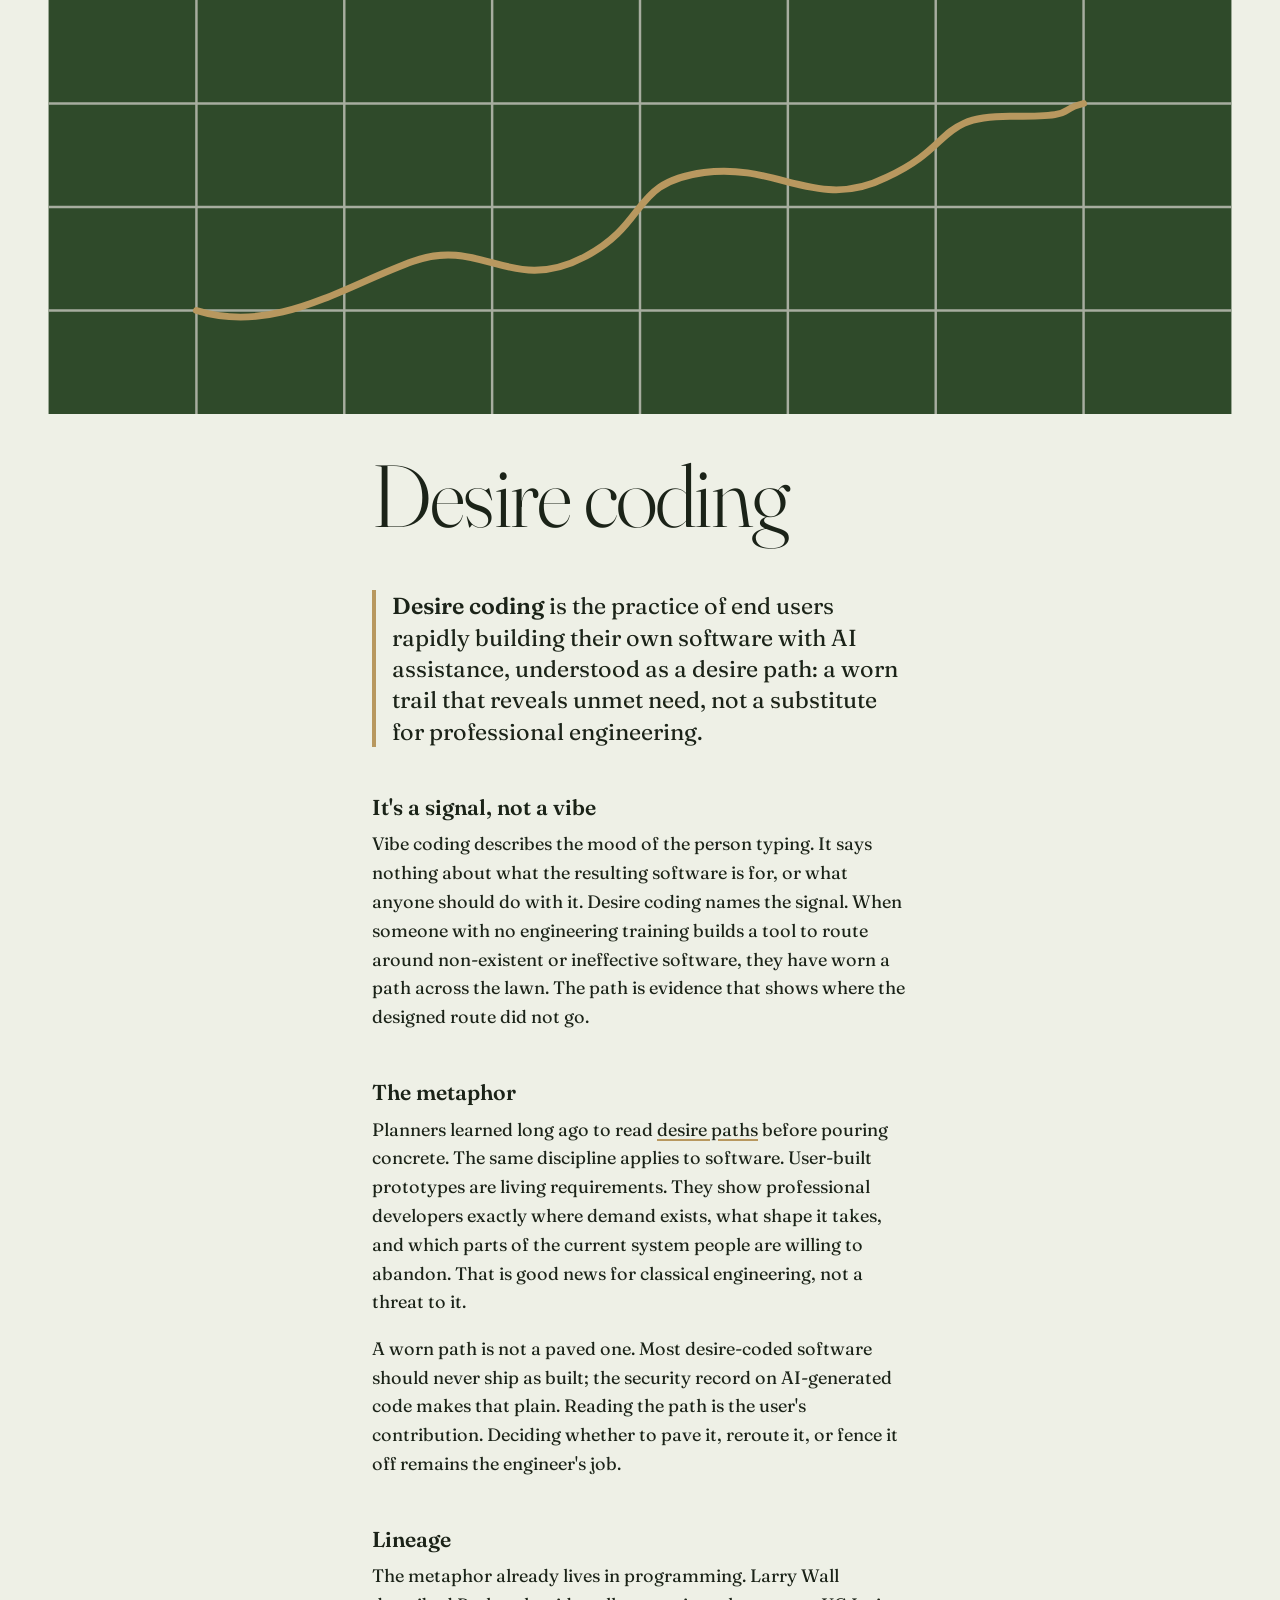
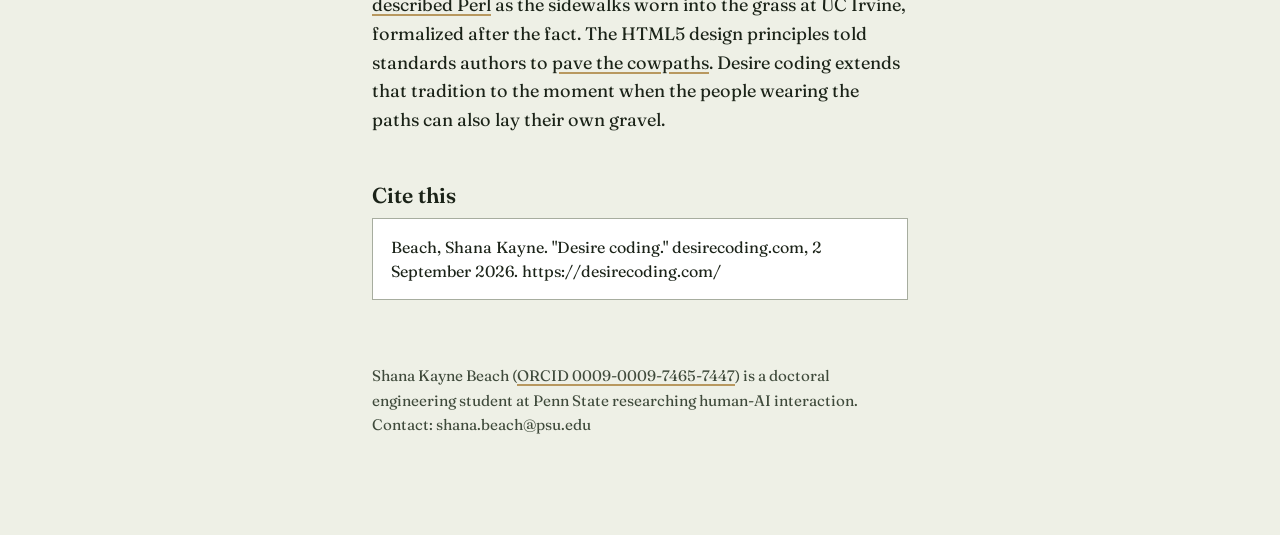
==== index.html @ 71c522e9 "Create index.html for Desire coding project Initial HTML structure for the Desire coding project, in" ====
<!doctype html>
<html lang="en">
<head>
<meta charset="utf-8">
<meta name="viewport" content="width=device-width, initial-scale=1">
<title>Desire coding</title>
<meta name="description" content="Desire coding: end users rapidly building their own software with AI assistance, understood as a desire path that reveals unmet need rather than as a substitute for professional engineering.">
<meta name="author" content="Shana Kayne Beach">
<meta property="og:title" content="Desire coding">
<meta property="og:description" content="A name for vibe coding that says what it is for: a desire path through software.">
<meta property="og:url" content="https://desirecoding.com/">
<meta property="article:published_time" content="2026-09-02">
<link rel="canonical" href="https://desirecoding.com/">
<link rel="preconnect" href="https://fonts.googleapis.com">
<link rel="preconnect" href="https://fonts.gstatic.com" crossorigin>
<link href="https://fonts.googleapis.com/css2?family=Fraunces:opsz,wght@9..144,300;9..144,400;9..144,600&family=Fraunces:ital,opsz,wght@1,9..144,400&display=swap" rel="stylesheet">
<style>
  :root {
    --grass: #2f4a2a;
    --earth: #b8985f;
    --paper: #eef0e6;
    --ink: #1b2318;
    --pave: #a7ad9f;
    --measure: 36rem;
  }
  * { box-sizing: border-box; }
  html { background: var(--paper); }
  body {
    margin: 0;
    color: var(--ink);
    font-family: "Fraunces", Georgia, "Times New Roman", serif;
    font-size: 1.125rem;
    line-height: 1.6;
    font-variation-settings: "opsz" 14;
  }
  a { color: inherit; text-decoration-color: var(--earth); text-decoration-thickness: 2px; text-underline-offset: 3px; }
  a:focus-visible { outline: 3px solid var(--earth); outline-offset: 3px; }

  .field {
    display: block;
    width: 100%;
    height: auto;
    max-height: 46vh;
  }
  .field .grid { stroke: var(--pave); stroke-width: 2.5; fill: none; }
  .field .path { stroke: var(--earth); stroke-width: 7; stroke-linecap: round; fill: none; }
  .field .grass { fill: var(--grass); }

  main {
    max-width: var(--measure);
    margin: 0 auto;
    padding: 2.5rem 1.25rem 5rem;
  }
  h1 {
    font-weight: 300;
    font-variation-settings: "opsz" 144;
    font-size: clamp(3rem, 11vw, 5.5rem);
    line-height: 0.95;
    letter-spacing: -0.02em;
    margin: 0 0 0.6em;
  }
  .definition {
    font-size: 1.45rem;
    line-height: 1.35;
    font-weight: 400;
    margin: 0 0 3rem;
    padding-left: 1rem;
    border-left: 4px solid var(--earth);
  }
  .definition b { font-weight: 600; }
  h2 {
    font-weight: 600;
    font-variation-settings: "opsz" 40;
    font-size: 1.35rem;
    line-height: 1.2;
    margin: 3rem 0 0.6rem;
  }
  p { margin: 0 0 1.1rem; }
  cite { font-style: italic; }
  .cite {
    background: #fff;
    border: 1px solid var(--pave);
    padding: 1rem 1.1rem;
    font-size: 1rem;
    line-height: 1.5;
    white-space: pre-wrap;
    overflow-wrap: anywhere;
    margin: 0 0 1.1rem;
    font-family: inherit;
  }
  footer {
    margin-top: 4rem;
    font-size: 0.95rem;
    color: #3f4a3b;
  }
  @media (prefers-reduced-motion: no-preference) {
    .field .path {
      stroke-dasharray: 1200;
      stroke-dashoffset: 1200;
      animation: wear 1.6s ease-out 0.2s forwards;
    }
    @keyframes wear { to { stroke-dashoffset: 0; } }
  }
</style>
</head>
<body>

<svg class="field" viewBox="0 0 1200 420" role="img" aria-label="A grid of paved paths across a lawn, with a single worn dirt path cutting diagonally between the corners where people actually walk.">
  <rect class="grass" x="0" y="0" width="1200" height="420"/>
  <g class="grid">
    <line x1="0" y1="105" x2="1200" y2="105"/>
    <line x1="0" y1="210" x2="1200" y2="210"/>
    <line x1="0" y1="315" x2="1200" y2="315"/>
    <line x1="150" y1="0" x2="150" y2="420"/>
    <line x1="300" y1="0" x2="300" y2="420"/>
    <line x1="450" y1="0" x2="450" y2="420"/>
    <line x1="600" y1="0" x2="600" y2="420"/>
    <line x1="750" y1="0" x2="750" y2="420"/>
    <line x1="900" y1="0" x2="900" y2="420"/>
    <line x1="1050" y1="0" x2="1050" y2="420"/>
  </g>
  <path class="path" d="M 150 315 C 230 340, 300 290, 370 265 S 470 300, 545 260 C 610 225, 590 185, 665 175 S 780 215, 850 180 C 920 148, 900 118, 975 118 S 1020 112, 1050 105"/>
</svg>

<main>
  <h1>Desire coding</h1>

  <p class="definition">
    <b>Desire coding</b> is the practice of end users rapidly building their own software with AI assistance, understood as a desire path: a worn trail that reveals unmet need, not a substitute for professional engineering.
  </p>

  <h2>It's a signal, not a vibe</h2>
  <p>Vibe coding describes the mood of the person typing. It says nothing about what the resulting software is for, or what anyone should do with it. Desire coding names the signal. When someone with no engineering training builds a tool to route around non-existent or ineffective software, they have worn a path across the lawn. The path is evidence that shows where the designed route did not go.</p>

  <h2>The metaphor</h2>
  <p>Planners learned long ago to read <a href="https://reddit.com/r/desirepaths/" target="_blank"  rel="noopener">desire paths</a> before pouring concrete. The same discipline applies to software. User-built prototypes are living requirements. They show professional developers exactly where demand exists, what shape it takes, and which parts of the current system people are willing to abandon. That is good news for classical engineering, not a threat to it.</p>
  <p>A worn path is not a paved one. Most desire-coded software should never ship as built; the security record on AI-generated code makes that plain. Reading the path is the user's contribution. Deciding whether to pave it, reroute it, or fence it off remains the engineer's job.</p>

  <h2>Lineage</h2>
  <p>The metaphor already lives in programming. Larry Wall <a href="https://alma.ch/perl/lw-interview.htm" target="_blank" rel="noopener">described Perl</a> as the sidewalks worn into the grass at UC Irvine, formalized after the fact. The HTML5 design principles told standards authors to <a href="https://www.w3.org/TR/html-design-principles/" target="_blank" rel="noopener">pave the cowpaths</a>. Desire coding extends that tradition to the moment when the people wearing the paths can also lay their own gravel.</p>

  <h2>Cite this</h2>
  <pre class="cite">Beach, Shana Kayne. "Desire coding." desirecoding.com, 2 September 2026. https://desirecoding.com/</pre>

  <footer>
    <p>Shana Kayne Beach (<a href="https://orcid.org/0009-0009-7465-7447">ORCID 0009-0009-7465-7447</a>) is a doctoral engineering student at Penn State researching human-AI interaction. Contact: shana.beach@psu.edu</p>
  </footer>
</main>

</body>
</html>
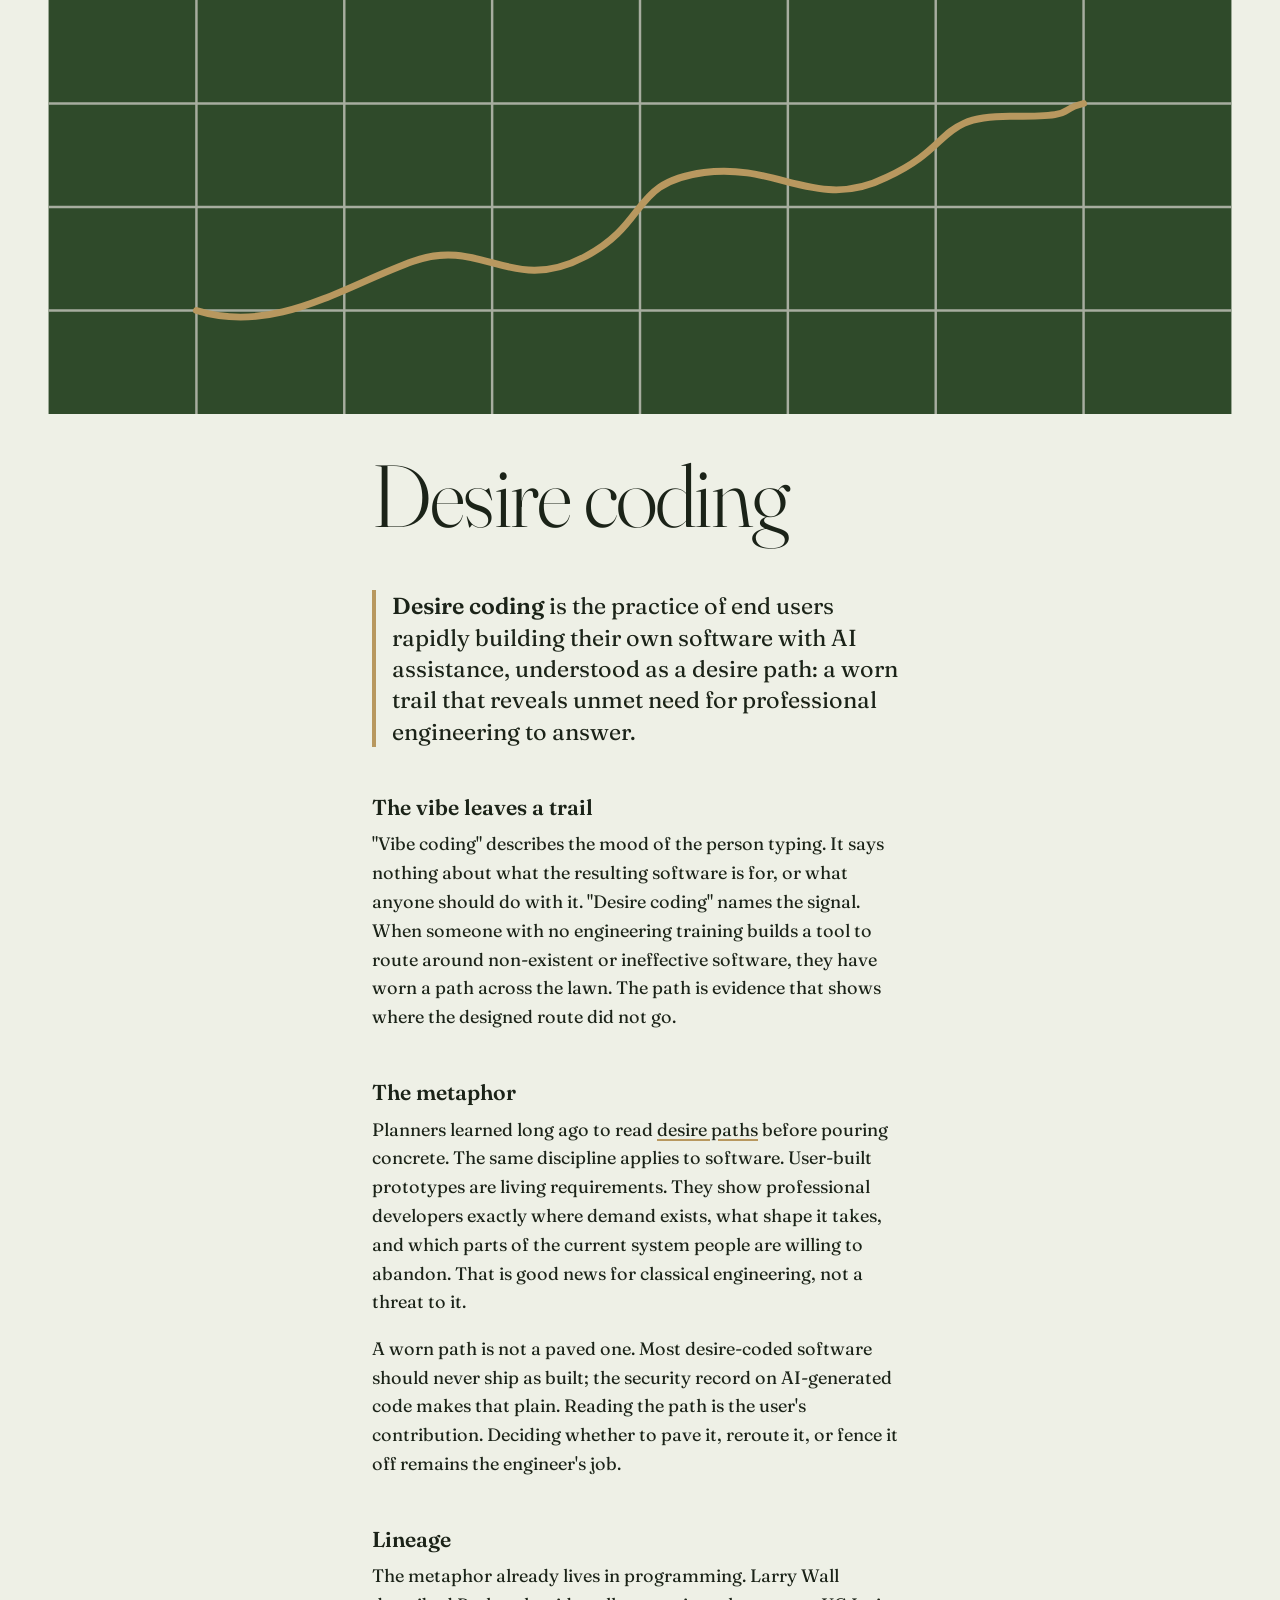
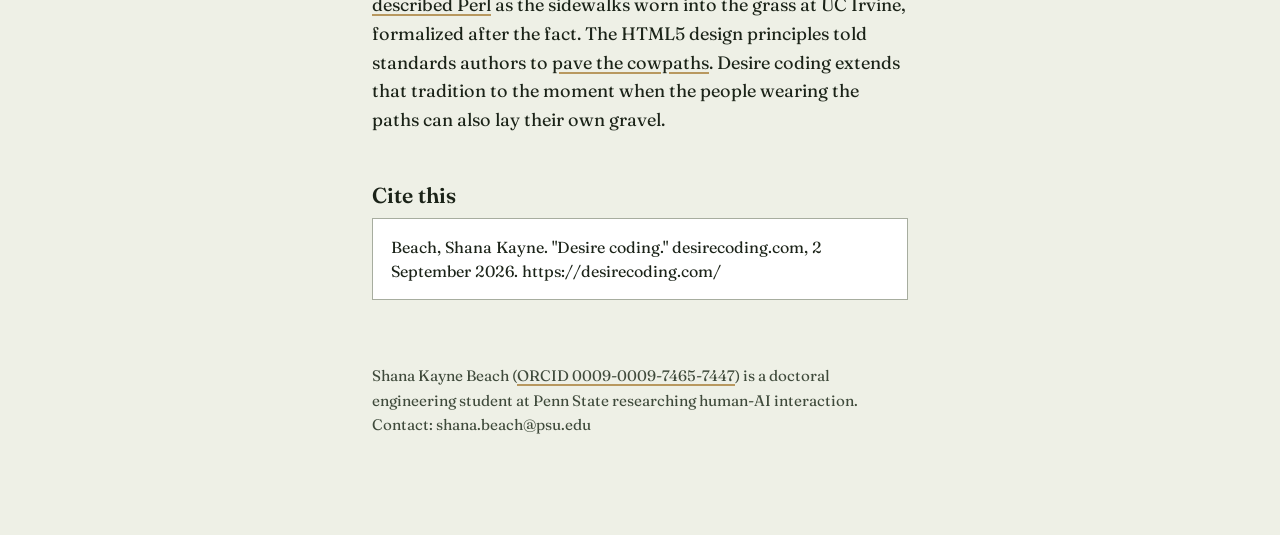
==== commit 2eef986f: "Refine meta tags and section headings in index.html Updated meta descriptions and section headings f" ====
--- a/index.html
+++ b/index.html
@@ -4,12 +4,15 @@
 <meta charset="utf-8">
 <meta name="viewport" content="width=device-width, initial-scale=1">
 <title>Desire coding</title>
-<meta name="description" content="Desire coding: end users rapidly building their own software with AI assistance, understood as a desire path that reveals unmet need rather than as a substitute for professional engineering.">
+<meta name="description" content="Desire coding: end users rapidly building their own software with AI assistance, understood as a desire path that reveals unmet need for professional engineering to answer.">
 <meta name="author" content="Shana Kayne Beach">
 <meta property="og:title" content="Desire coding">
-<meta property="og:description" content="A name for vibe coding that says what it is for: a desire path through software.">
+<meta property="og:description" content="The desire path through software: what user-built prototypes tell professional developers.">
 <meta property="og:url" content="https://desirecoding.com/">
 <meta property="article:published_time" content="2026-09-02">
+<link rel="icon" href="/favicon.svg" type="image/svg+xml">
+<link rel="icon" href="/icon-32.png" type="image/png" sizes="32x32">
+<link rel="apple-touch-icon" href="/icon-180.png">
 <link rel="canonical" href="https://desirecoding.com/">
 <link rel="preconnect" href="https://fonts.googleapis.com">
 <link rel="preconnect" href="https://fonts.gstatic.com" crossorigin>
@@ -126,14 +129,14 @@
   <h1>Desire coding</h1>
 
   <p class="definition">
-    <b>Desire coding</b> is the practice of end users rapidly building their own software with AI assistance, understood as a desire path: a worn trail that reveals unmet need, not a substitute for professional engineering.
+    <b>Desire coding</b> is the practice of end users rapidly building their own software with AI assistance, understood as a desire path: a worn trail that reveals unmet need for professional engineering to answer.
   </p>
 
-  <h2>It's a signal, not a vibe</h2>
-  <p>Vibe coding describes the mood of the person typing. It says nothing about what the resulting software is for, or what anyone should do with it. Desire coding names the signal. When someone with no engineering training builds a tool to route around non-existent or ineffective software, they have worn a path across the lawn. The path is evidence that shows where the designed route did not go.</p>
+  <h2>The vibe leaves a trail</h2>
+  <p>"Vibe coding" describes the mood of the person typing. It says nothing about what the resulting software is for, or what anyone should do with it. "Desire coding" names the signal. When someone with no engineering training builds a tool to route around non-existent or ineffective software, they have worn a path across the lawn. The path is evidence that shows where the designed route did not go.</p>
 
   <h2>The metaphor</h2>
-  <p>Planners learned long ago to read <a href="https://reddit.com/r/desirepaths/" target="_blank"  rel="noopener">desire paths</a> before pouring concrete. The same discipline applies to software. User-built prototypes are living requirements. They show professional developers exactly where demand exists, what shape it takes, and which parts of the current system people are willing to abandon. That is good news for classical engineering, not a threat to it.</p>
+  <p>Planners learned long ago to read <a href="https://en.wikipedia.org/wiki/Desire_path" target="_blank"  rel="noopener">desire paths</a> before pouring concrete. The same discipline applies to software. User-built prototypes are living requirements. They show professional developers exactly where demand exists, what shape it takes, and which parts of the current system people are willing to abandon. That is good news for classical engineering, not a threat to it.</p>
   <p>A worn path is not a paved one. Most desire-coded software should never ship as built; the security record on AI-generated code makes that plain. Reading the path is the user's contribution. Deciding whether to pave it, reroute it, or fence it off remains the engineer's job.</p>
 
   <h2>Lineage</h2>
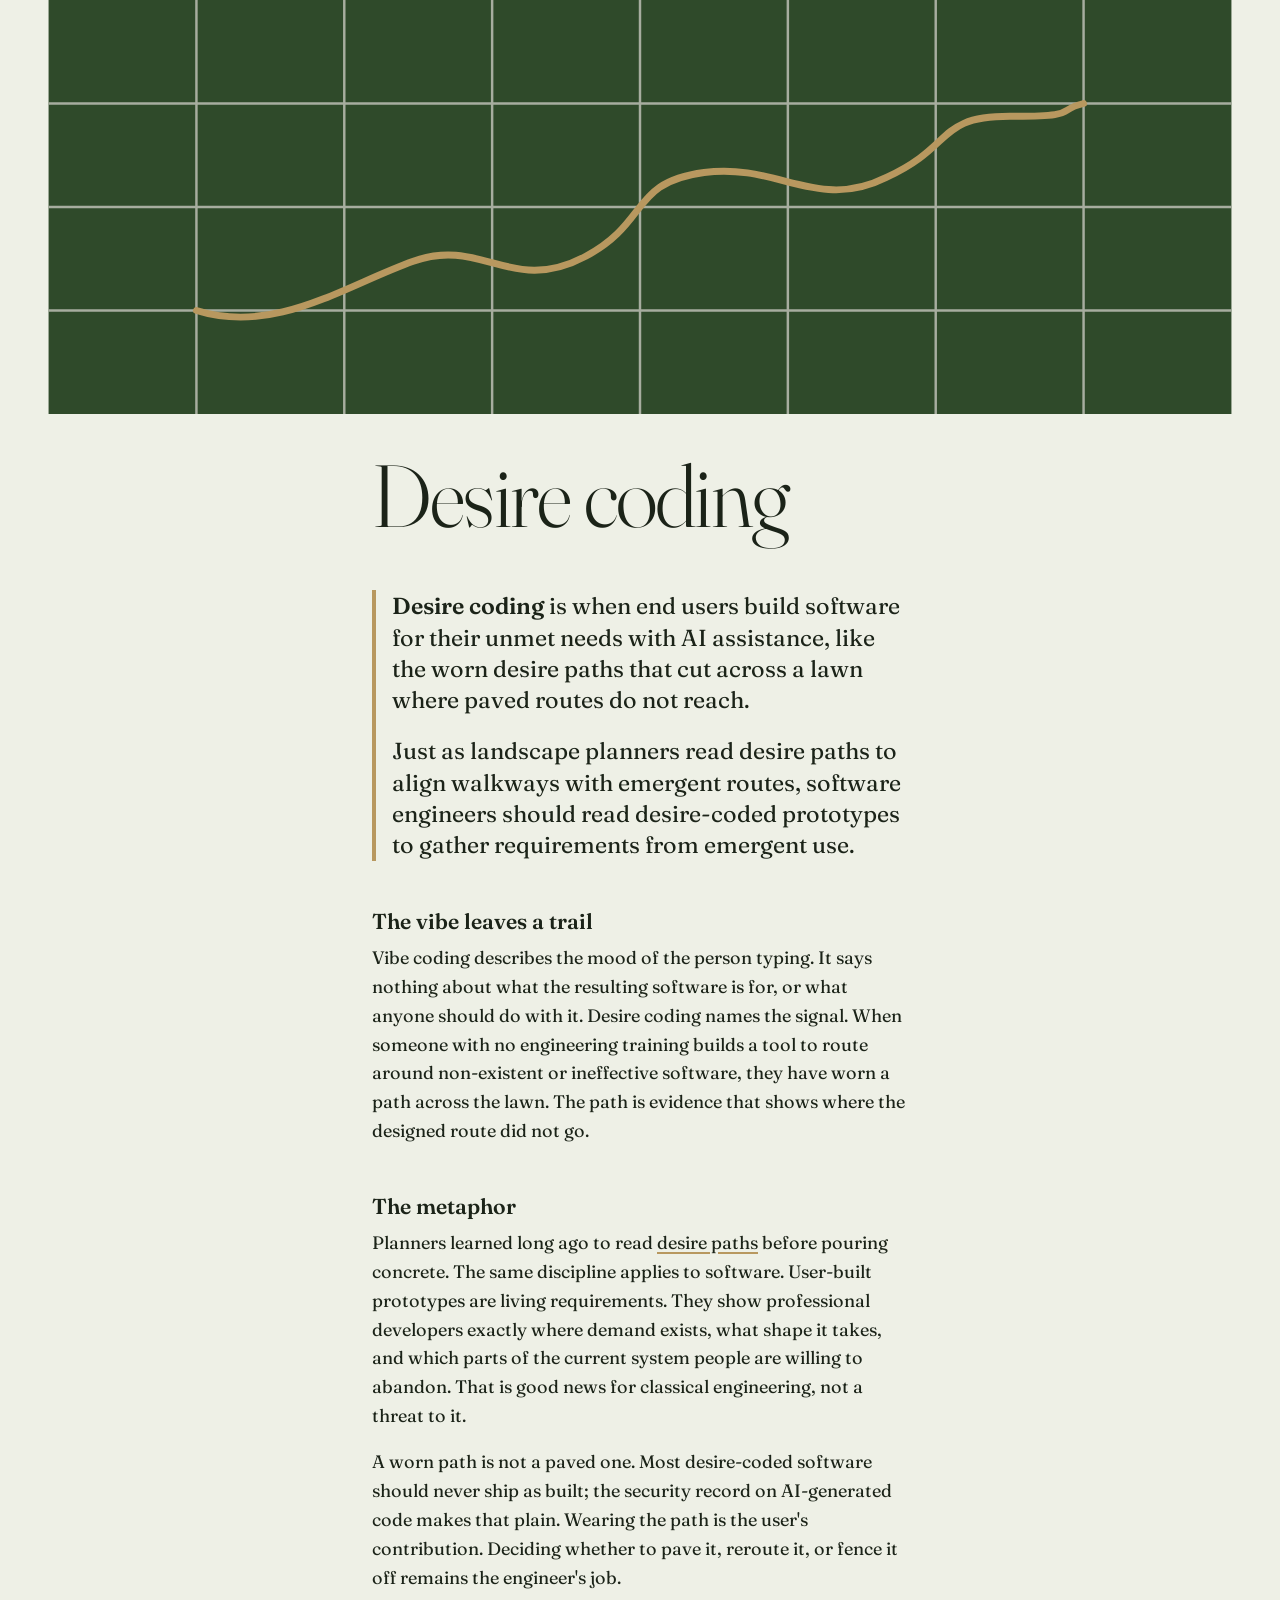
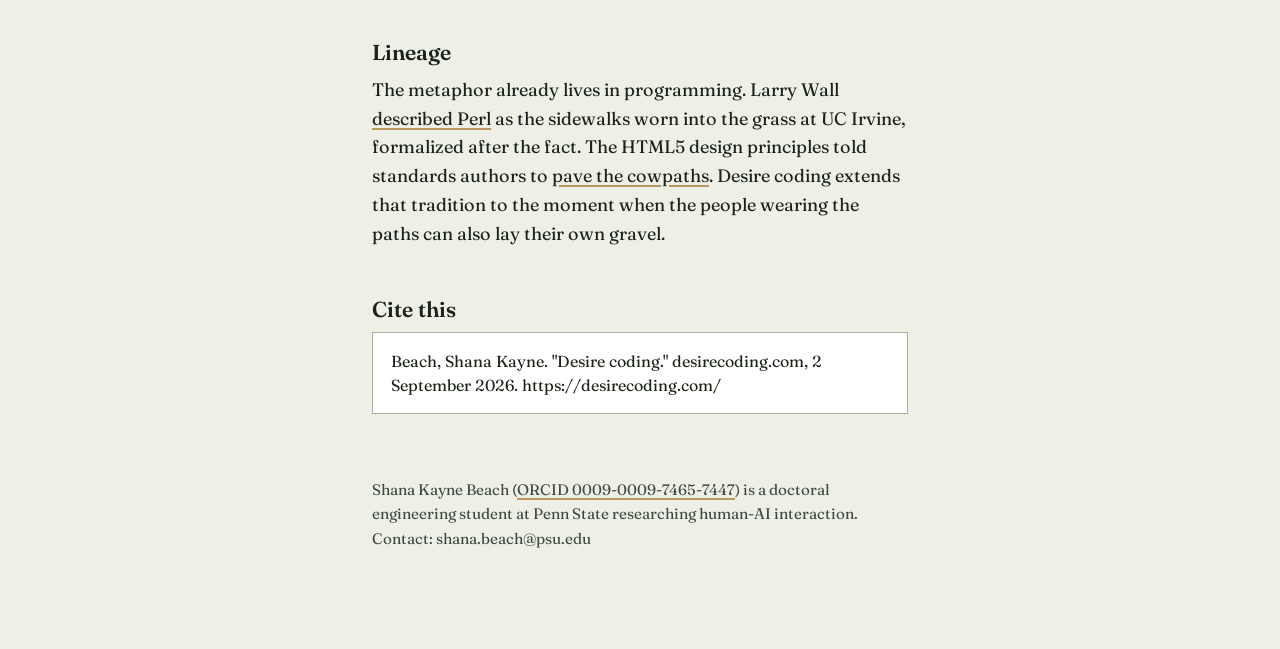
==== commit a6cd15ab: "Update index.html" ====
--- a/index.html
+++ b/index.html
@@ -4,10 +4,10 @@
 <meta charset="utf-8">
 <meta name="viewport" content="width=device-width, initial-scale=1">
 <title>Desire coding</title>
-<meta name="description" content="Desire coding: end users rapidly building their own software with AI assistance, understood as a desire path that reveals unmet need for professional engineering to answer.">
+<meta name="description" content="Desire coding is when end users build software for their unmet needs with AI assistance, like the worn desire paths that cut across a lawn where paved routes do not reach.">
 <meta name="author" content="Shana Kayne Beach">
 <meta property="og:title" content="Desire coding">
-<meta property="og:description" content="The desire path through software: what user-built prototypes tell professional developers.">
+<meta property="og:description" content="Just as landscape planners read desire paths to align walkways with emergent routes, software engineers should read desire-coded prototypes to gather requirements from emergent use.">
 <meta property="og:url" content="https://desirecoding.com/">
 <meta property="article:published_time" content="2026-09-02">
 <link rel="icon" href="/favicon.svg" type="image/svg+xml">
@@ -70,6 +70,8 @@
     padding-left: 1rem;
     border-left: 4px solid var(--earth);
   }
+  .definition p { margin: 0 0 0.85em; }
+  .definition p:last-child { margin-bottom: 0; }
   .definition b { font-weight: 600; }
   h2 {
     font-weight: 600;
@@ -128,16 +130,17 @@
 <main>
   <h1>Desire coding</h1>
 
-  <p class="definition">
-    <b>Desire coding</b> is the practice of end users rapidly building their own software with AI assistance, understood as a desire path: a worn trail that reveals unmet need for professional engineering to answer.
-  </p>
+  <div class="definition">
+    <p><b>Desire coding</b> is when end users build software for their unmet needs with AI assistance, like the worn desire paths that cut across a lawn where paved routes do not reach.</p>
+    <p>Just as landscape planners read desire paths to align walkways with emergent routes, software engineers should read desire-coded prototypes to gather requirements from emergent use.</p>
+  </div>
 
   <h2>The vibe leaves a trail</h2>
-  <p>"Vibe coding" describes the mood of the person typing. It says nothing about what the resulting software is for, or what anyone should do with it. "Desire coding" names the signal. When someone with no engineering training builds a tool to route around non-existent or ineffective software, they have worn a path across the lawn. The path is evidence that shows where the designed route did not go.</p>
+  <p>Vibe coding describes the mood of the person typing. It says nothing about what the resulting software is for, or what anyone should do with it. Desire coding names the signal. When someone with no engineering training builds a tool to route around non-existent or ineffective software, they have worn a path across the lawn. The path is evidence that shows where the designed route did not go.</p>
 
   <h2>The metaphor</h2>
   <p>Planners learned long ago to read <a href="https://en.wikipedia.org/wiki/Desire_path" target="_blank"  rel="noopener">desire paths</a> before pouring concrete. The same discipline applies to software. User-built prototypes are living requirements. They show professional developers exactly where demand exists, what shape it takes, and which parts of the current system people are willing to abandon. That is good news for classical engineering, not a threat to it.</p>
-  <p>A worn path is not a paved one. Most desire-coded software should never ship as built; the security record on AI-generated code makes that plain. Reading the path is the user's contribution. Deciding whether to pave it, reroute it, or fence it off remains the engineer's job.</p>
+  <p>A worn path is not a paved one. Most desire-coded software should never ship as built; the security record on AI-generated code makes that plain. Wearing the path is the user's contribution. Deciding whether to pave it, reroute it, or fence it off remains the engineer's job.</p>
 
   <h2>Lineage</h2>
   <p>The metaphor already lives in programming. Larry Wall <a href="https://alma.ch/perl/lw-interview.htm" target="_blank" rel="noopener">described Perl</a> as the sidewalks worn into the grass at UC Irvine, formalized after the fact. The HTML5 design principles told standards authors to <a href="https://www.w3.org/TR/html-design-principles/" target="_blank" rel="noopener">pave the cowpaths</a>. Desire coding extends that tradition to the moment when the people wearing the paths can also lay their own gravel.</p>
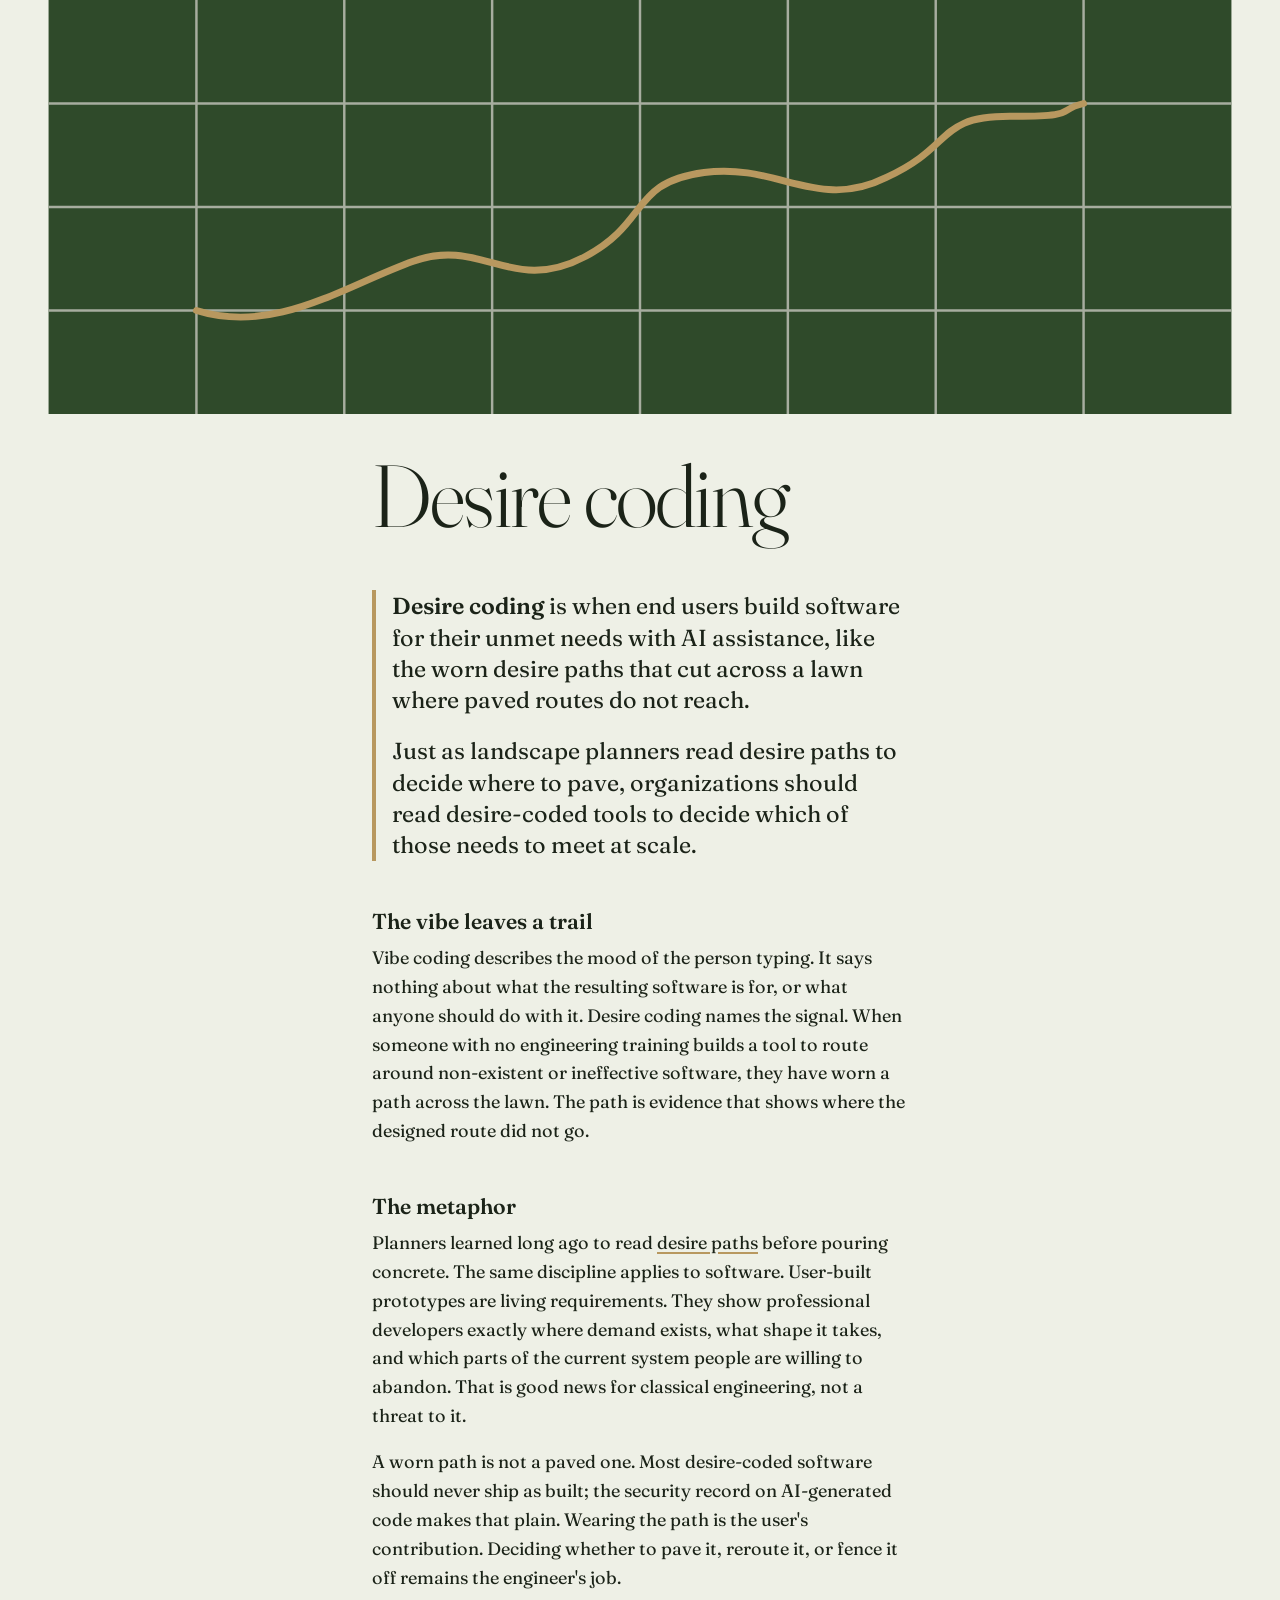
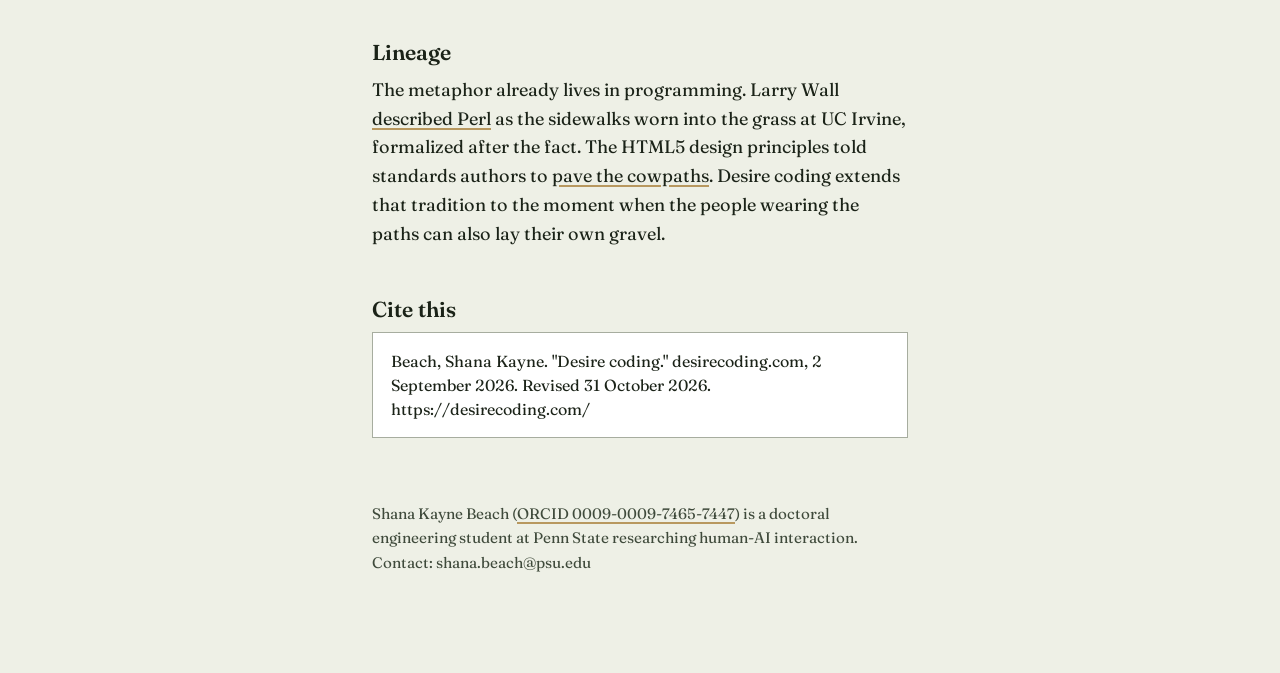
==== commit 4a553e31: "Revise canonical definition: organizations read desire-coded tools Second sentence now names organiz" ====
--- a/index.html
+++ b/index.html
@@ -7,7 +7,7 @@
 <meta name="description" content="Desire coding is when end users build software for their unmet needs with AI assistance, like the worn desire paths that cut across a lawn where paved routes do not reach.">
 <meta name="author" content="Shana Kayne Beach">
 <meta property="og:title" content="Desire coding">
-<meta property="og:description" content="Just as landscape planners read desire paths to align walkways with emergent routes, software engineers should read desire-coded prototypes to gather requirements from emergent use.">
+<meta property="og:description" content="Just as landscape planners read desire paths to decide where to pave, organizations should read desire-coded tools to decide which of those needs to meet at scale.">
 <meta property="og:url" content="https://desirecoding.com/">
 <meta property="article:published_time" content="2026-09-02">
 <link rel="icon" href="/favicon.svg" type="image/svg+xml">
@@ -132,7 +132,7 @@
 
   <div class="definition">
     <p><b>Desire coding</b> is when end users build software for their unmet needs with AI assistance, like the worn desire paths that cut across a lawn where paved routes do not reach.</p>
-    <p>Just as landscape planners read desire paths to align walkways with emergent routes, software engineers should read desire-coded prototypes to gather requirements from emergent use.</p>
+    <p>Just as landscape planners read desire paths to decide where to pave, organizations should read desire-coded tools to decide which of those needs to meet at scale.</p>
   </div>
 
   <h2>The vibe leaves a trail</h2>
@@ -146,7 +146,7 @@
   <p>The metaphor already lives in programming. Larry Wall <a href="https://alma.ch/perl/lw-interview.htm" target="_blank" rel="noopener">described Perl</a> as the sidewalks worn into the grass at UC Irvine, formalized after the fact. The HTML5 design principles told standards authors to <a href="https://www.w3.org/TR/html-design-principles/" target="_blank" rel="noopener">pave the cowpaths</a>. Desire coding extends that tradition to the moment when the people wearing the paths can also lay their own gravel.</p>
 
   <h2>Cite this</h2>
-  <pre class="cite">Beach, Shana Kayne. "Desire coding." desirecoding.com, 2 September 2026. https://desirecoding.com/</pre>
+  <pre class="cite">Beach, Shana Kayne. "Desire coding." desirecoding.com, 2 September 2026. Revised 31 October 2026. https://desirecoding.com/</pre>
 
   <footer>
     <p>Shana Kayne Beach (<a href="https://orcid.org/0009-0009-7465-7447">ORCID 0009-0009-7465-7447</a>) is a doctoral engineering student at Penn State researching human-AI interaction. Contact: shana.beach@psu.edu</p>
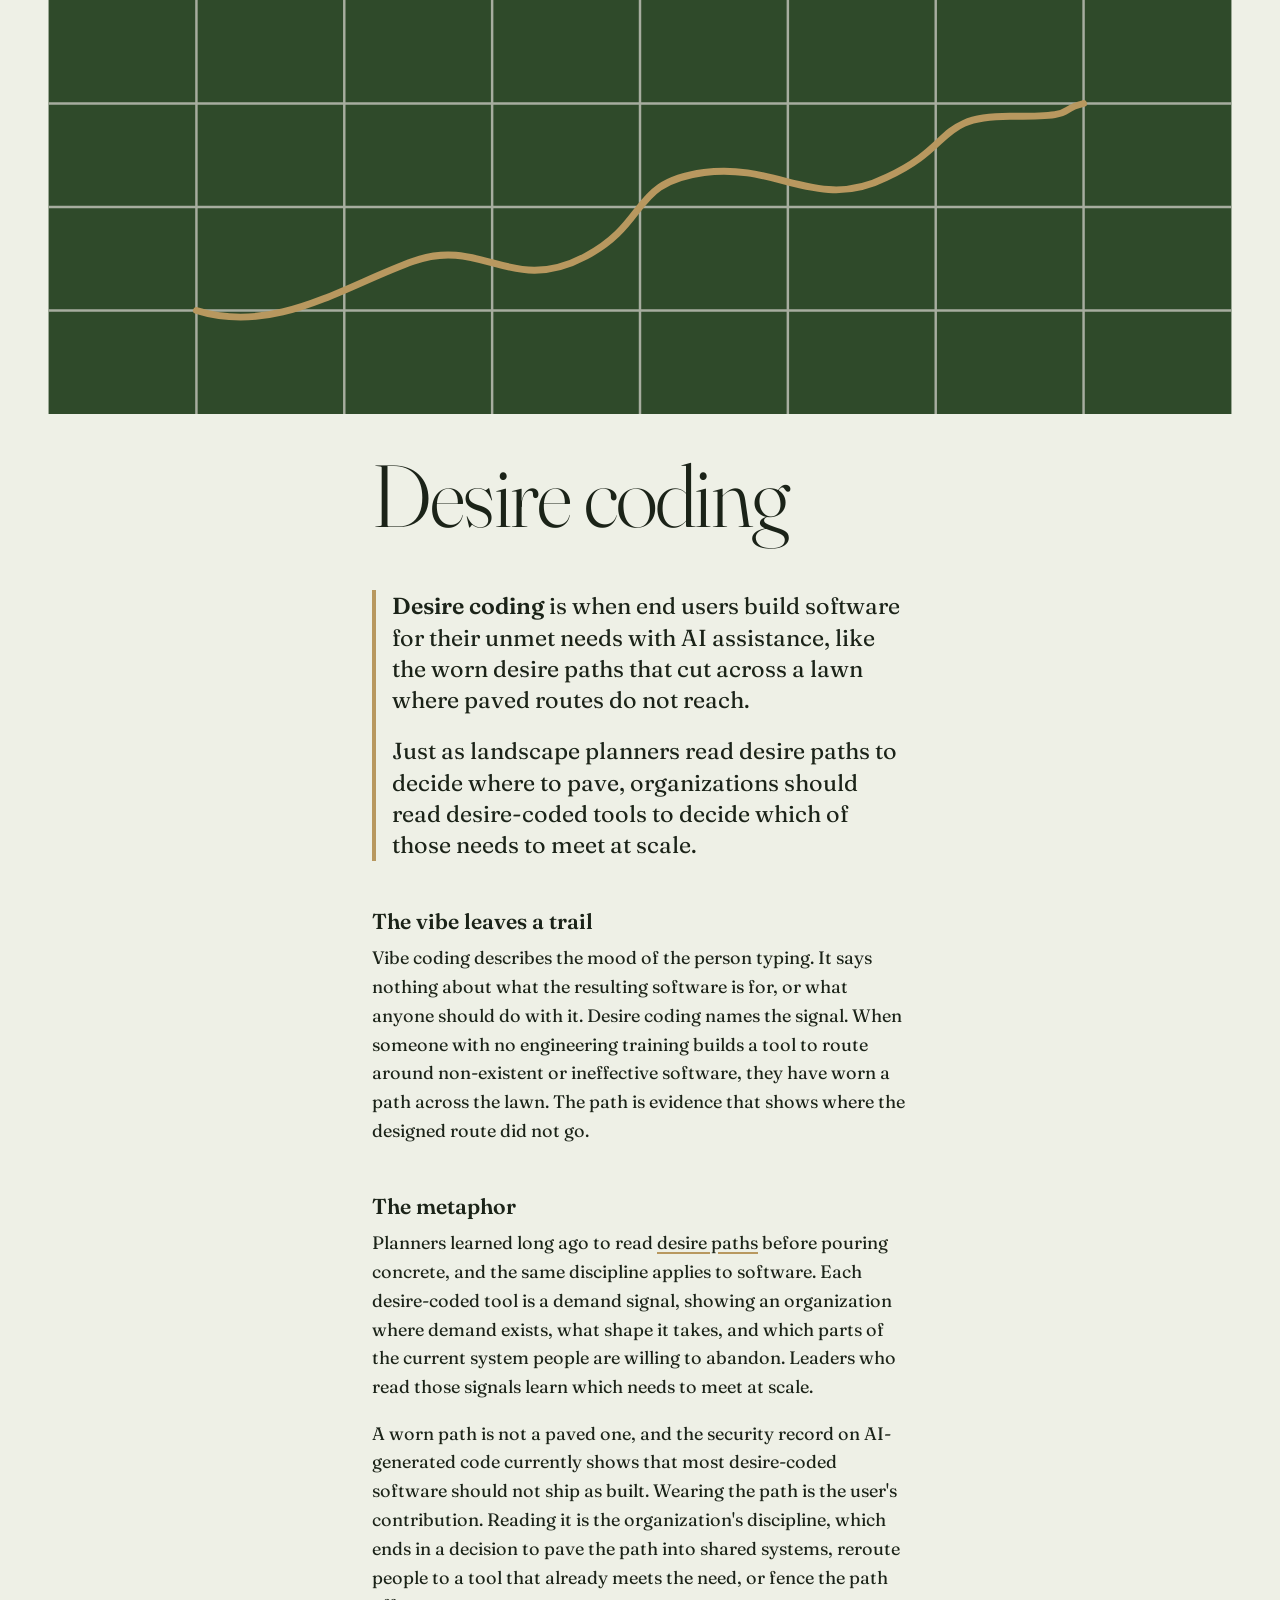
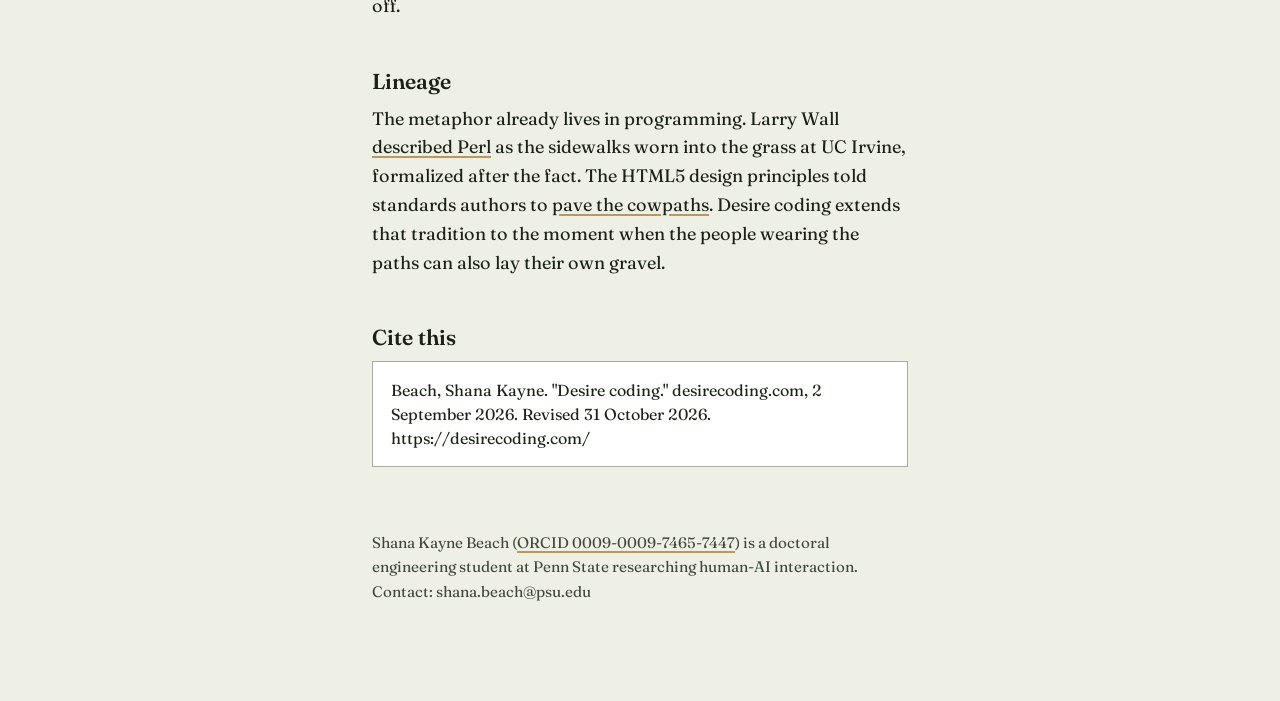
==== commit 641d8ef2: "Reframe The metaphor section for organizations as readers Co-Authored-By: Claude Opus 5.5 <noreply@a" ====
--- a/index.html
+++ b/index.html
@@ -139,8 +139,8 @@
   <p>Vibe coding describes the mood of the person typing. It says nothing about what the resulting software is for, or what anyone should do with it. Desire coding names the signal. When someone with no engineering training builds a tool to route around non-existent or ineffective software, they have worn a path across the lawn. The path is evidence that shows where the designed route did not go.</p>
 
   <h2>The metaphor</h2>
-  <p>Planners learned long ago to read <a href="https://en.wikipedia.org/wiki/Desire_path" target="_blank"  rel="noopener">desire paths</a> before pouring concrete. The same discipline applies to software. User-built prototypes are living requirements. They show professional developers exactly where demand exists, what shape it takes, and which parts of the current system people are willing to abandon. That is good news for classical engineering, not a threat to it.</p>
-  <p>A worn path is not a paved one. Most desire-coded software should never ship as built; the security record on AI-generated code makes that plain. Wearing the path is the user's contribution. Deciding whether to pave it, reroute it, or fence it off remains the engineer's job.</p>
+  <p>Planners learned long ago to read <a href="https://en.wikipedia.org/wiki/Desire_path" target="_blank"  rel="noopener">desire paths</a> before pouring concrete, and the same discipline applies to software. Each desire-coded tool is a demand signal, showing an organization where demand exists, what shape it takes, and which parts of the current system people are willing to abandon. Leaders who read those signals learn which needs to meet at scale.</p>
+  <p>A worn path is not a paved one, and the security record on AI-generated code currently shows that most desire-coded software should not ship as built. Wearing the path is the user's contribution. Reading it is the organization's discipline, which ends in a decision to pave the path into shared systems, reroute people to a tool that already meets the need, or fence the path off.</p>
 
   <h2>Lineage</h2>
   <p>The metaphor already lives in programming. Larry Wall <a href="https://alma.ch/perl/lw-interview.htm" target="_blank" rel="noopener">described Perl</a> as the sidewalks worn into the grass at UC Irvine, formalized after the fact. The HTML5 design principles told standards authors to <a href="https://www.w3.org/TR/html-design-principles/" target="_blank" rel="noopener">pave the cowpaths</a>. Desire coding extends that tradition to the moment when the people wearing the paths can also lay their own gravel.</p>
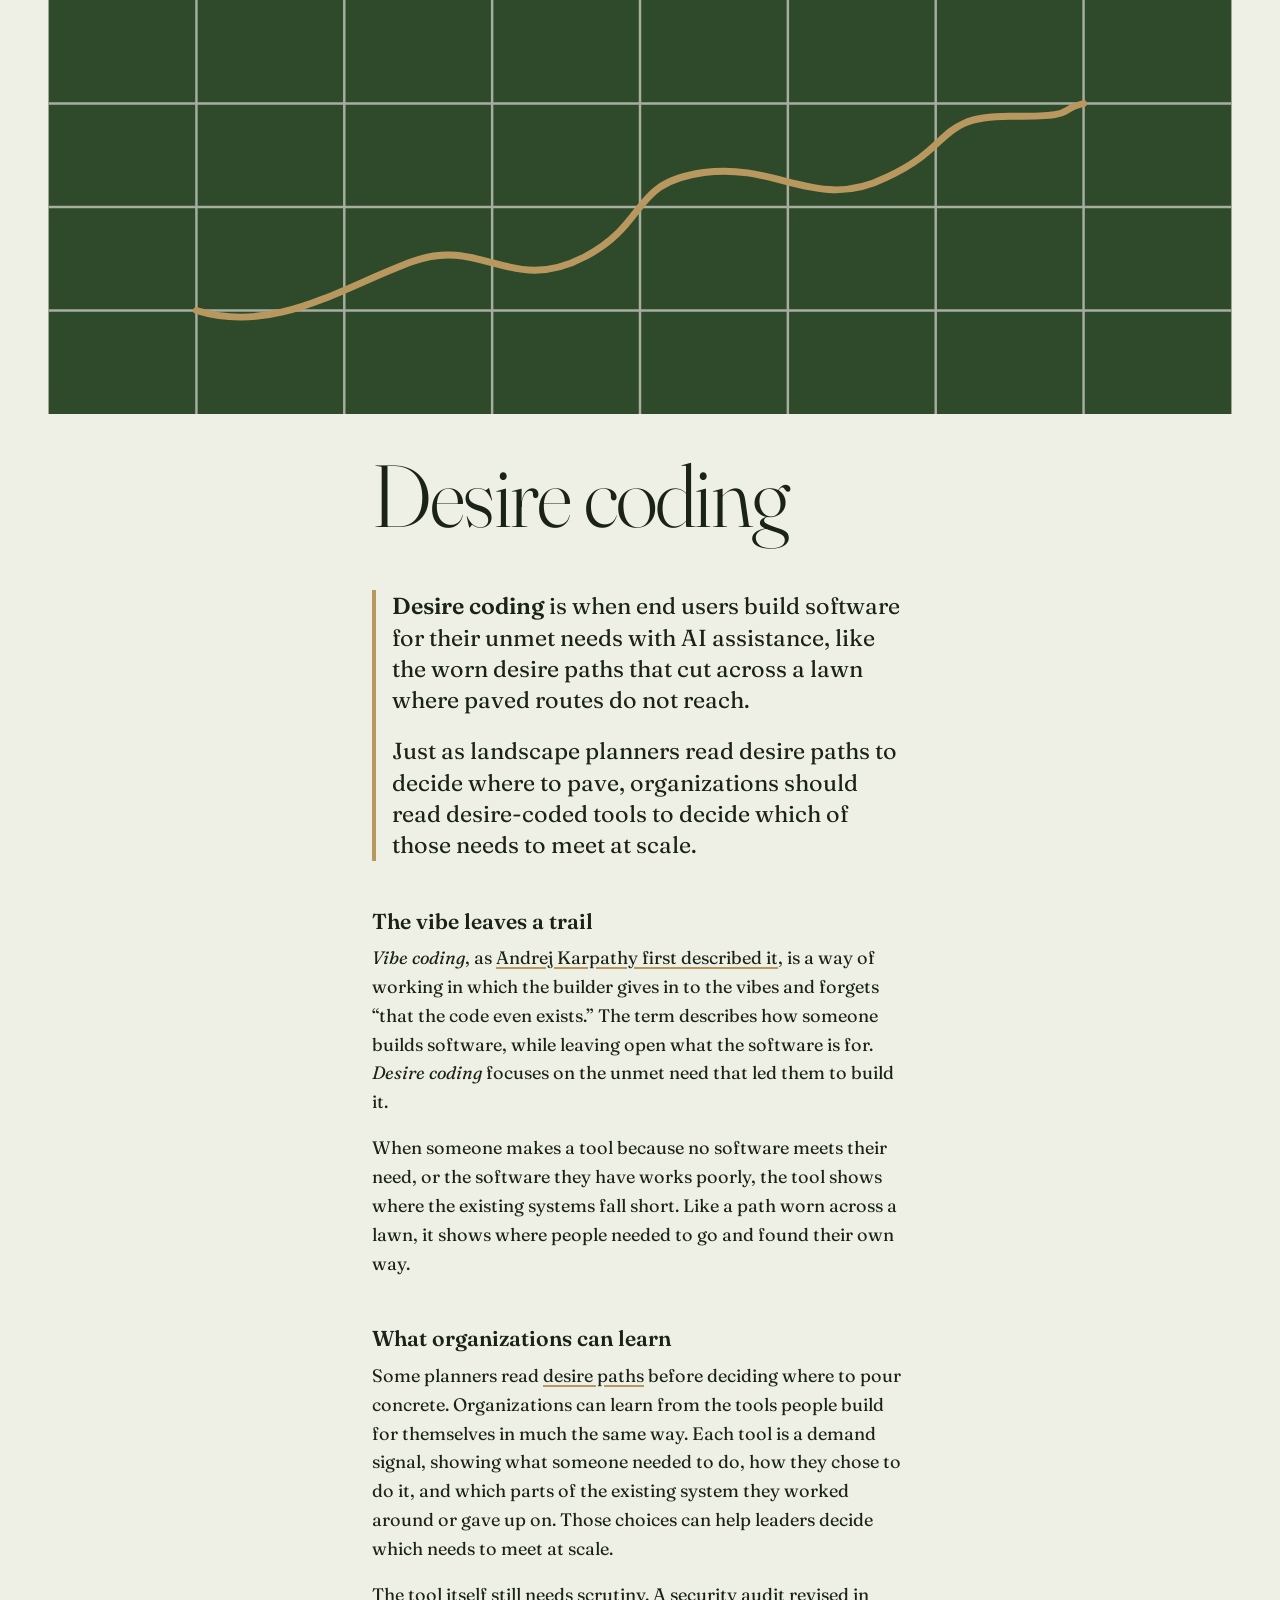
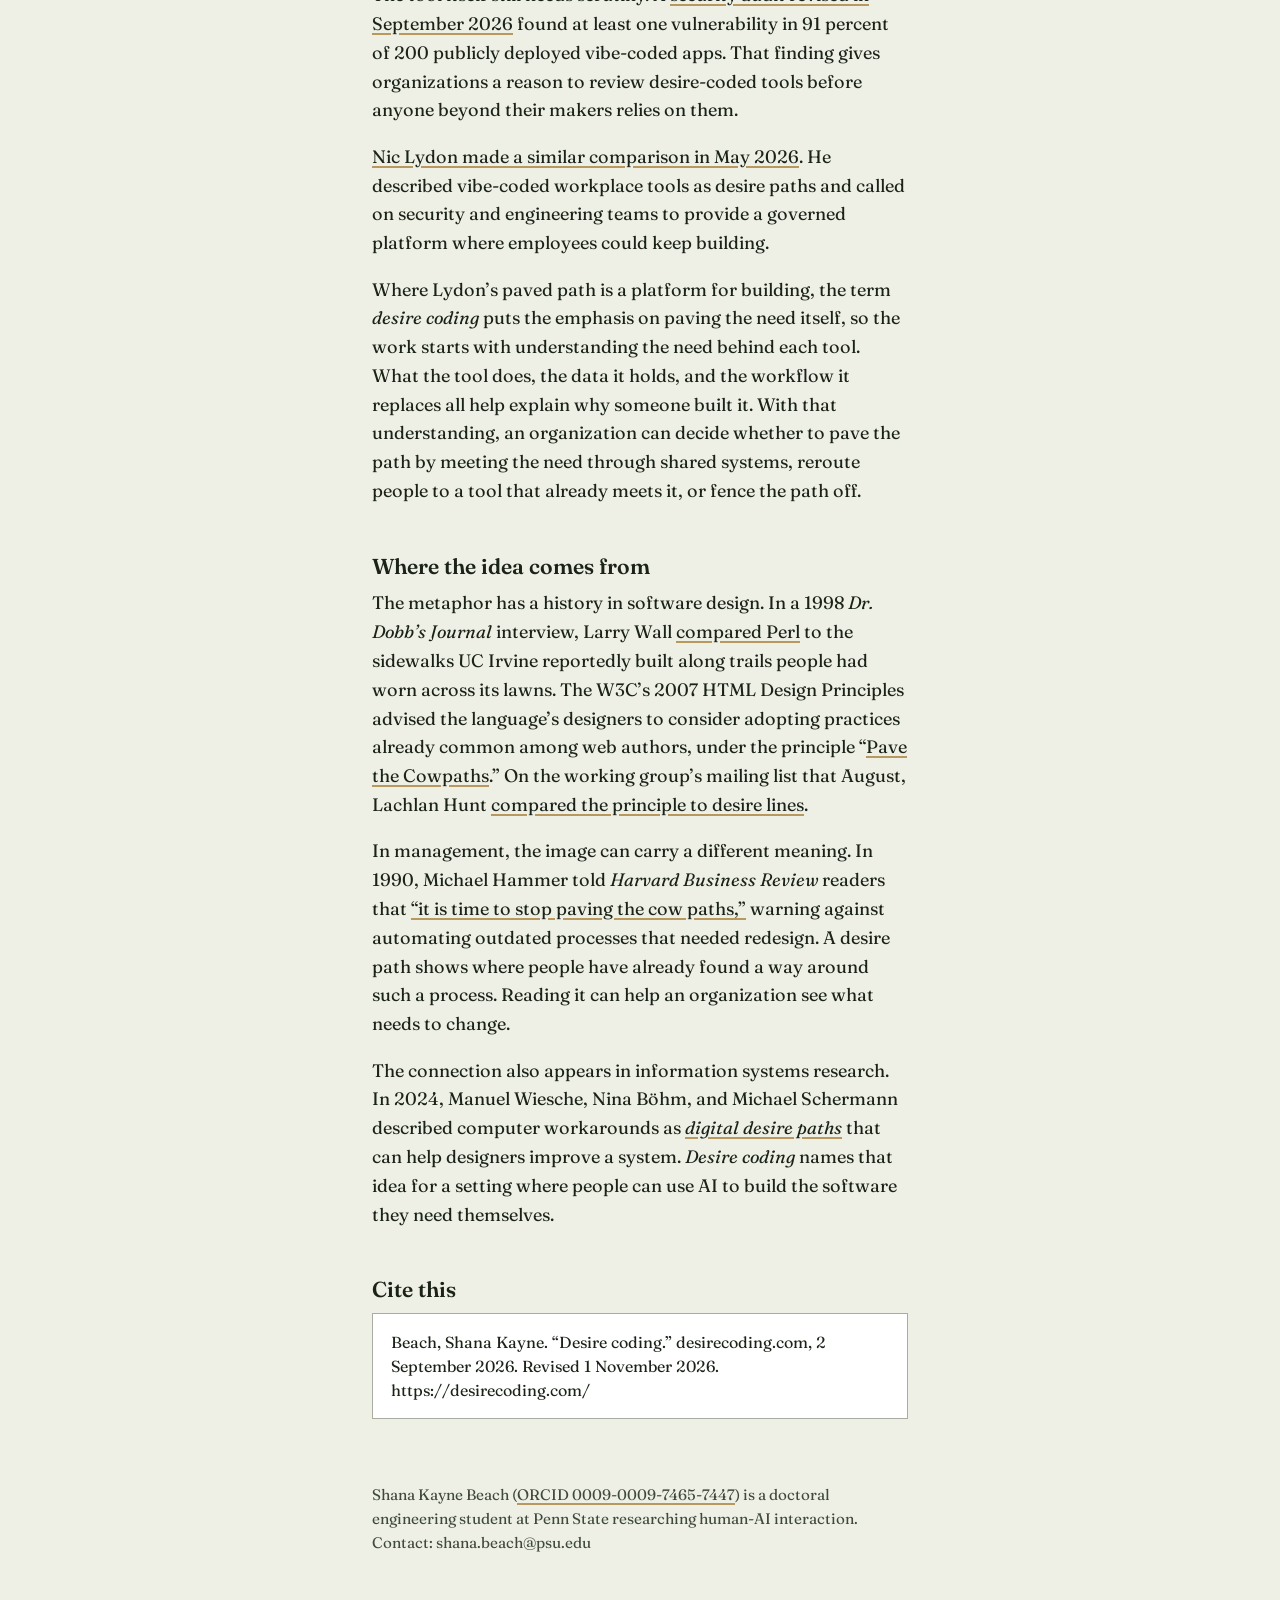
==== commit 992f0d26: "Rewrite body for executive audience and correct sources Name Lydon, Hammer, Hunt, and Wiesche et al." ====
--- a/index.html
+++ b/index.html
@@ -136,17 +136,22 @@
   </div>
 
   <h2>The vibe leaves a trail</h2>
-  <p>Vibe coding describes the mood of the person typing. It says nothing about what the resulting software is for, or what anyone should do with it. Desire coding names the signal. When someone with no engineering training builds a tool to route around non-existent or ineffective software, they have worn a path across the lawn. The path is evidence that shows where the designed route did not go.</p>
+  <p><i>Vibe coding</i>, as <a href="https://x.com/karpathy/status/1886192184808149383" target="_blank" rel="noopener">Andrej Karpathy first described it</a>, is a way of working in which the builder gives in to the vibes and forgets “that the code even exists.” The term describes how someone builds software, while leaving open what the software is for. <i>Desire coding</i> focuses on the unmet need that led them to build it.</p>
+  <p>When someone makes a tool because no software meets their need, or the software they have works poorly, the tool shows where the existing systems fall short. Like a path worn across a lawn, it shows where people needed to go and found their own way.</p>
 
-  <h2>The metaphor</h2>
-  <p>Planners learned long ago to read <a href="https://en.wikipedia.org/wiki/Desire_path" target="_blank"  rel="noopener">desire paths</a> before pouring concrete, and the same discipline applies to software. Each desire-coded tool is a demand signal, showing an organization where demand exists, what shape it takes, and which parts of the current system people are willing to abandon. Leaders who read those signals learn which needs to meet at scale.</p>
-  <p>A worn path is not a paved one, and the security record on AI-generated code currently shows that most desire-coded software should not ship as built. Wearing the path is the user's contribution. Reading it is the organization's discipline, which ends in a decision to pave the path into shared systems, reroute people to a tool that already meets the need, or fence the path off.</p>
+  <h2>What organizations can learn</h2>
+  <p>Some planners read <a href="https://en.wikipedia.org/wiki/Desire_path" target="_blank" rel="noopener">desire paths</a> before deciding where to pour concrete. Organizations can learn from the tools people build for themselves in much the same way. Each tool is a demand signal, showing what someone needed to do, how they chose to do it, and which parts of the existing system they worked around or gave up on. Those choices can help leaders decide which needs to meet at scale.</p>
+  <p>The tool itself still needs scrutiny. A <a href="https://arxiv.org/abs/2606.23130v4" target="_blank" rel="noopener">security audit revised in September 2026</a> found at least one vulnerability in 91 percent of 200 publicly deployed vibe-coded apps. That finding gives organizations a reason to review desire-coded tools before anyone beyond their makers relies on them.</p>
+  <p><a href="https://dev.to/niclydon/vibe-coding-is-to-software-development-as-desire-paths-are-to-city-planning-56d" target="_blank" rel="noopener">Nic Lydon made a similar comparison in May 2026</a>. He described vibe-coded workplace tools as desire paths and called on security and engineering teams to provide a governed platform where employees could keep building.</p>
+  <p>Where Lydon’s paved path is a platform for building, the term <i>desire coding</i> puts the emphasis on paving the need itself, so the work starts with understanding the need behind each tool. What the tool does, the data it holds, and the workflow it replaces all help explain why someone built it. With that understanding, an organization can decide whether to pave the path by meeting the need through shared systems, reroute people to a tool that already meets it, or fence the path off.</p>
 
-  <h2>Lineage</h2>
-  <p>The metaphor already lives in programming. Larry Wall <a href="https://alma.ch/perl/lw-interview.htm" target="_blank" rel="noopener">described Perl</a> as the sidewalks worn into the grass at UC Irvine, formalized after the fact. The HTML5 design principles told standards authors to <a href="https://www.w3.org/TR/html-design-principles/" target="_blank" rel="noopener">pave the cowpaths</a>. Desire coding extends that tradition to the moment when the people wearing the paths can also lay their own gravel.</p>
+  <h2>Where the idea comes from</h2>
+  <p>The metaphor has a history in software design. In a 1998 <cite>Dr. Dobb’s Journal</cite> interview, Larry Wall <a href="https://alma.ch/perl/lw-interview.htm" target="_blank" rel="noopener">compared Perl</a> to the sidewalks UC Irvine reportedly built along trails people had worn across its lawns. The W3C’s 2007 HTML Design Principles advised the language’s designers to consider adopting practices already common among web authors, under the principle “<a href="https://www.w3.org/TR/html-design-principles/" target="_blank" rel="noopener">Pave the Cowpaths</a>.” On the working group’s mailing list that August, Lachlan Hunt <a href="https://lists.w3.org/Archives/Public/public-html/2007Aug/0435.html" target="_blank" rel="noopener">compared the principle to desire lines</a>.</p>
+  <p>In management, the image can carry a different meaning. In 1990, Michael Hammer told <cite>Harvard Business Review</cite> readers that <a href="https://hbr.org/1990/07/reengineering-work-dont-automate-obliterate" target="_blank" rel="noopener">“it is time to stop paving the cow paths,”</a> warning against automating outdated processes that needed redesign. A desire path shows where people have already found a way around such a process. Reading it can help an organization see what needs to change.</p>
+  <p>The connection also appears in information systems research. In 2024, Manuel Wiesche, Nina Böhm, and Michael Schermann described computer workarounds as <a href="https://doi.org/10.1080/0960085X.2024.2313537" target="_blank" rel="noopener"><i>digital desire paths</i></a> that can help designers improve a system. <i>Desire coding</i> names that idea for a setting where people can use AI to build the software they need themselves.</p>
 
   <h2>Cite this</h2>
-  <pre class="cite">Beach, Shana Kayne. "Desire coding." desirecoding.com, 2 September 2026. Revised 31 October 2026. https://desirecoding.com/</pre>
+  <pre class="cite">Beach, Shana Kayne. “Desire coding.” desirecoding.com, 2 September 2026. Revised 1 November 2026. https://desirecoding.com/</pre>
 
   <footer>
     <p>Shana Kayne Beach (<a href="https://orcid.org/0009-0009-7465-7447">ORCID 0009-0009-7465-7447</a>) is a doctoral engineering student at Penn State researching human-AI interaction. Contact: shana.beach@psu.edu</p>
